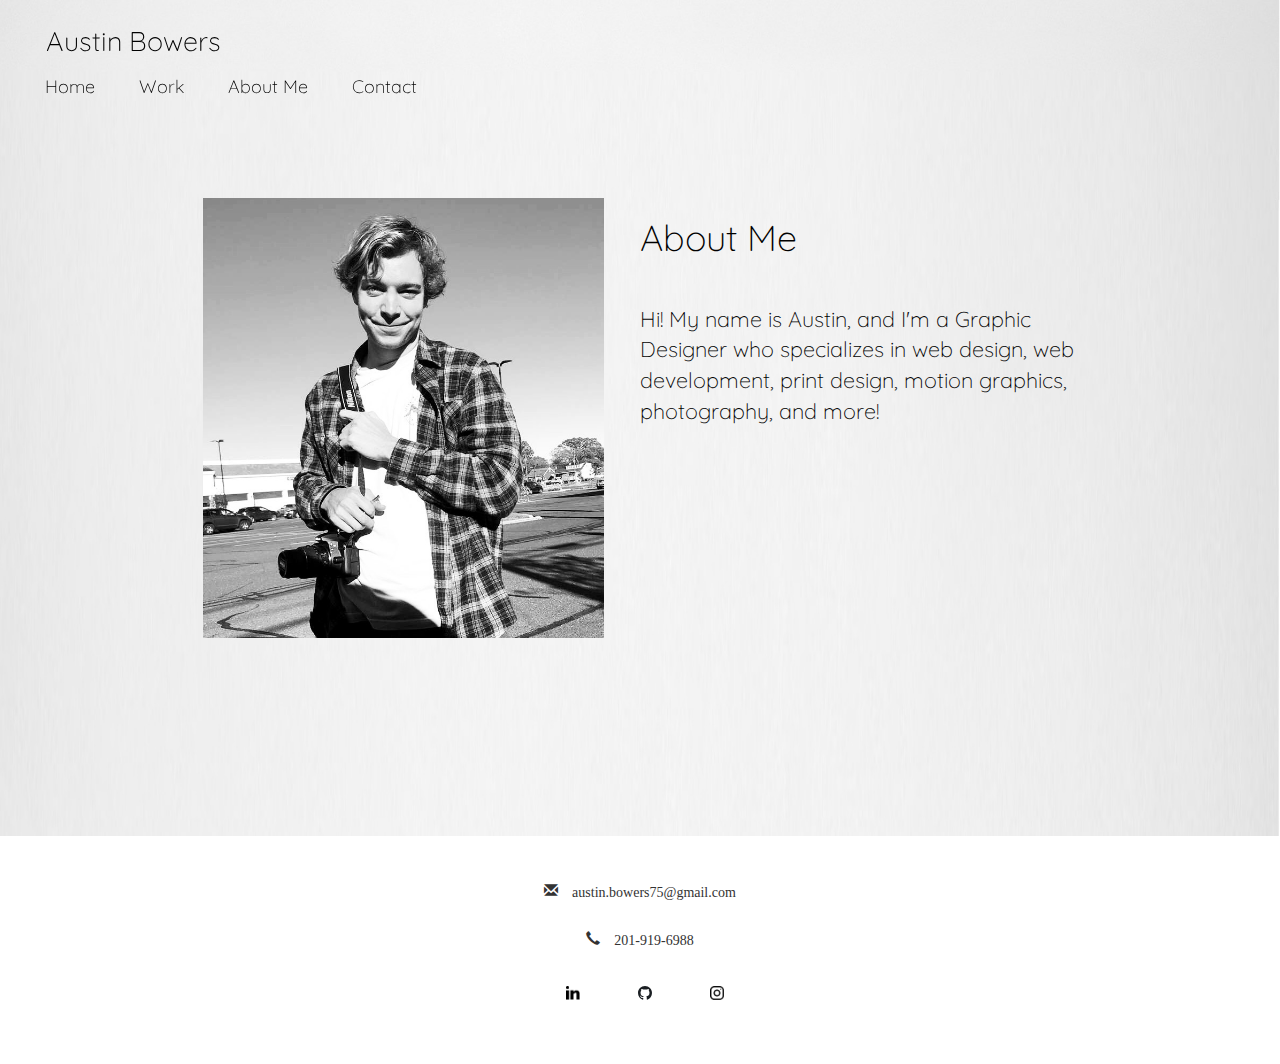
==== aboutme.html @ edaf4690 "Initial commit" ====
<!DOCTYPE html>
<html lang="en">
  <head>
    <meta charset="utf-8">
    <meta http-equiv="X-UA-Compatible" content="IE=edge">
    <meta name="viewport" content="width=device-width, initial-scale=1">
    <!-- The above 3 meta tags *must* come first in the head; any other head content must come *after* these tags -->
    <link rel="stylesheet" href="https://maxcdn.bootstrapcdn.com/bootstrap/3.3.7/css/bootstrap.min.css" integrity="sha384-BVYiiSIFeK1dGmJRAkycuHAHRg32OmUcww7on3RYdg4Va+PmSTsz/K68vbdEjh4u" crossorigin="anonymous">
    <link href="https://fonts.googleapis.com/css?family=Quicksand:300,500" rel="stylesheet"><meta name="description" content="">
    <meta name="author" content="">
    <link rel="icon" href="../../favicon.ico">

    <title>Austin Bowers | Portfolio Website</title>

    <!-- Bootstrap core CSS -->
    <link href="../../dist/css/bootstrap.min.css" rel="stylesheet">

    <!-- IE10 viewport hack for Surface/desktop Windows 8 bug -->
    <link href="../../assets/css/ie10-viewport-bug-workaround.css" rel="stylesheet">

    <!-- Custom styles for this template -->
    <link href="aboutme.css" rel="stylesheet">

    <!-- Just for debugging purposes. Don't actually copy these 2 lines! -->
    <!--[if lt IE 9]><script src="../../assets/js/ie8-responsive-file-warning.js"></script><![endif]-->
    <script src="../../assets/js/ie-emulation-modes-warning.js"></script>

    <!-- HTML5 shim and Respond.js for IE8 support of HTML5 elements and media queries -->
    <!--[if lt IE 9]>
      <script src="https://oss.maxcdn.com/html5shiv/3.7.3/html5shiv.min.js"></script>
      <script src="https://oss.maxcdn.com/respond/1.4.2/respond.min.js"></script>
    <![endif]-->
  </head>

  <body>

    <nav>
        <div class="nav" id="navmain">
            <script type="application/javascript">
            window.onscroll = function() {
              var prevScrollpos = window.pageYOffset;
              if (prevScrollpos <= 0) {
                document.getElementById("navmain").style.top = "0";
              } else {
                document.getElementById("navmain").style.top = "-120px";
             }
             prevScrollpos;
            }
            </script>
        <div class="navbar-header">
          <a class="navbar-brand" href="#">Austin Bowers</a>
        </div>
         <div id="navbar">
                <ul>
                  <li><a href="index.html">Home</a></li>
                  <li><a href="work.html">Work</a></li>
                  <li><a href="aboutme.html">About Me</a></li>
                  <li><a href="contact.html">Contact</a></li>
                </ul>
         </div><!--/.nav-collapse -->
         <div id="mySidenav" class="sidenav">
                <a href="javascript:void(0)" class="closebtn" onclick="closeNav()">&times;</a>
                <a href="index.html">Home</a>
                <a href="work.html">Work</a>
                <a id="onpage" href="aboutme.html">About Me</a>
                <a href="contact.html">Contact</a>
         </div>
              
              <!-- Use any element to open the sidenav -->
              <span onclick="openNav()"><img class="navbar-menu" src="images/menubar.png"></span>
              
              <script type="application/javascript">
                    /* Open the sidenav */
                    function openNav() {
                      document.getElementById("mySidenav").style.height = "100%";
                    }
                    
                    /* Close/hide the sidenav */
                    function closeNav() {
                      document.getElementById("mySidenav").style.height = "0";

                    }
              </script>
      </div>
    </nav>

    <div class="container" id="maincontent">
            <div class="row">
                <div class="col">
                    <img src="images/me.jpeg">
                </div>
                <div class="col">
                  <h1 style="font-weight: 300; color: black;">About Me</h1>
                  <p id="paragraph" style="font-weight: 200; color:black; font-size: 2.4vh;"> Hi! My name is Austin, and I'm a Graphic Designer who specializes in <span style="color: black;" >web design, web development, print design, motion graphics, photography, and more! </span></p>    
                    </div>
            </div>

    </div> <!--/.container -->
  </div>
  <div class="container" id="footer">
      <p id="email"><span class="glyphicon glyphicon-envelope"> austin.bowers75@gmail.com</p>
      <p id="phone"><span class="glyphicon glyphicon-earphone"></i> 201-919-6988</p>
      <ul>
          <li><a href="https://www.linkedin.com/in/austin-bowers-732a99116/"><img src="images/linkdinpng.png"></a></li>
          <li><a href="https://github.com/austinbowers"><img src="images/github.svg"></a></li>
          <li><a href="https://www.instagram.com/bluecloudgraphics/"><img src="images/insta.png"></a></li>
      </ul>
  </div>


    <!-- Bootstrap core JavaScript
    ================================================== -->
    <!-- Placed at the end of the document so the pages load faster -->
    <script src="https://ajax.googleapis.com/ajax/libs/jquery/1.12.4/jquery.min.js"></script>
    <script>window.jQuery || document.write('<script src="../../assets/js/vendor/jquery.min.js"><\/script>')</script>
    <script src="../../dist/js/bootstrap.min.js"></script>
    <!-- IE10 viewport hack for Surface/desktop Windows 8 bug -->
    <script src="../../assets/js/ie10-viewport-bug-workaround.js"></script>
  </body>
</html>
---- aboutme.css ----
html {
  scroll-behavior: smooth;
}


body {
  padding-top: 0px;
  margin: 0;
  border: 0;
  outline: 0;
  font-family: 'Quicksand' , sans-serif;
  background: url(images/background-long.jpg);
  background-size: cover;
}

#navmain {
  top: 0;
  transition: top 0.5s;
}

#paragraphTwo {
  display: none;
}

#clickMe {
  font-weight: 200;
  display: inline-block;
  text-decoration: none;
  color: rgb(221, 221, 221);
  font-size: 2vh;
  background: rgb(26, 26, 26);
  padding: 0.5em 2em;
  border-radius: 40px;
  margin: 1em 0;
  transition: 0.3s;
}


#viewmore {
  display: block;
  font-size: 3vh;
  margin-left:auto;
  margin-right:auto;
  text-align:center;
  padding-bottom: 0;
  padding: 2vh;
}

#viewless {
  display: none;
  font-size: 3vh;
  margin-left:auto;
  margin-right:auto;
  text-align:center;
  padding-bottom: 0;
  padding: 2vh;
}


.sidenav {
    display: none;
}

 #maincontent {
   position: static;
  color: black;
   padding: 16vh 4vh;
   width: 80%;
 }
.row {
  color: black;
  padding: 2vh;
}

 .col h1 {
  padding: 4vh;
  color: black;
  }

  .col p {
    color: black;
    }

 .col img{
   float: left;
  width: 50%;
  padding: 4vh;
 }

 .nav {
  font-weight: 100;
  background: rgba(255, 255, 255, 0);
  position: fixed;
  width: 100%;
  padding-top: 1vh;
  padding-bottom: 3.5vh;

}

.navbar-header {
  padding-top: .8vh;
  padding-left: 3.4vh;
  padding-bottom: 2.8vh;
}


.navbar-header a{

  display: inline;
  text-decoration: none;
  font-size: 3vh;
  font-weight: 100;
  color: rgb(0, 0, 0);

}

.navbar-menu {
display: none;
}





#navbar {
  position: absolute;
  text-align: left;
  padding-top: 7.2vh;
  padding-bottom: 1.4vh;
  padding-left: .5vh;
}

#navbar ul {
  display: inline;
}

#navbar ul li{
  display: inline;
  padding-right: 40px;



}

#navbar ul li a{
  text-decoration: none;
  color: rgb(0, 0, 0);
  font-size: 2vh;
  font-weight: 100;
  text-align: left;
  margin: 0;
  transition: 0.3s;

}



#navbar ul li a:hover {
  color: aquamarine;
  font-weight: 100;

}


.starter-template {
  font-weight: 100;
  padding: 20vh 15px;
  text-align: center;
  color: white;

}
.starter-template p {
  float: right;
  width: 50%;
}

.starter-template h1 {
  text-align: center;
  font-size: 6vh;

}

.starter-template img {
  float: left;
  width: 50%;
  font-size: 6vh;

}


.action-btn {
  display: inline-block;
  text-decoration: none;
  color: rgb(53, 53, 53);
  font-weight:500;
  font-size: 2vh;
  background: rgb(255, 255, 255);
  padding: 0.5em 2em;
  border-radius: 40px;
  margin: 1em 0;
  transition: 0.3s;

}

.action-btn:hover {
  background: rgba(0, 0, 0, 0.562);
  color: white;

}

#footer {
  position: static;
  width: 100%;
  background: white;
  padding-bottom: 3vh;
  text-align:center;
}

#footer ul {
  padding-top: 0vh;
  padding-left: 1vh;
}

#footer ul li{
  padding: 1vh;
  display: inline-block;

}

#footer #email {
  padding-top: 5vh;
}

#footer p {
  padding: 1vh;
  display: block;

}

#footer ul li a img{
  text-decoration: none;
  color: black;
  width: 50px;
  text-align:center;
  padding: 2vh;
  padding-top: 1vh;
}



#footer ul li a:hover {
  font-weight: 100;
}


@media (max-width: 780px) {

#navbar {
  display: none;
}
/* The side navigation menu */
.sidenav {
    display: inline;
    height: 0; /* 100% Full-height */
    width: 100%; /* 0 width - change this with JavaScript */
    position: fixed; /* Stay in place */
    z-index: 1; /* Stay on top */
    top: 0; /* Stay at the top */
    left: 0;
    color: white;
    background-color: black; /* Black*/
    overflow: hidden; /* Disable horizontal scroll */
    padding-top: 0px; /* Place content 60px from the top */
    transition: 0.5s; /* 0.5 second transition effect to slide in the sidenav */
  }
  
  /* The navigation menu links */
  .sidenav a {
    padding: 8px 8px 8px 32px;
    padding-top: 10vh;
    text-decoration: none;
    text-align: center;
    font-size: 25px;
    color: white;
    display: block;
    transition: 0.3s;
  }
  
  /* When you mouse over the navigation links, change their color */
  .sidenav a:hover {
    color: aqua;
  }
  
  /* Position and style the close button (top right corner) */
  .sidenav .closebtn {
    position: absolute;
    float: right;
    top: -40px;
    right: 50px;
    font-size: 36px;
    margin-left: 50px;
  }
  
  #onpage {
    color: aquamarine;
  }

.navbar-menu {
  display: inline;
  float: right;
  width: 8.5vh;
  padding-top: 1.5vh;
  padding-bottom: 0vh;
  padding-right: 4vh;
}




.navbar-header {
  display: none;
}




#footer {
  background: white;
  padding-bottom: 3vh;
  text-align: center;
  padding-top: 2vh;

}

#footer ul li a img{
  padding: 15px;
}


.background-img {
  position: static;
  background-color: black;
  height: 110vh;
}

.starter-template h1 {
  float: left;

}

.starter-template img {
  float: none;
  width: 100%;
  font-size: 6vh;
  padding-bottom: 0;

}

.starter-template {
  
  font-weight: 100;
  padding-top: 0vh;
  text-align: center;
  color: white;

}

#maincontent {
  padding-top: 10vh;
  width: 100%;
}

#viewmore {
  padding: 2vh;
}


.starter-template p{
  height: 200px;
}

}
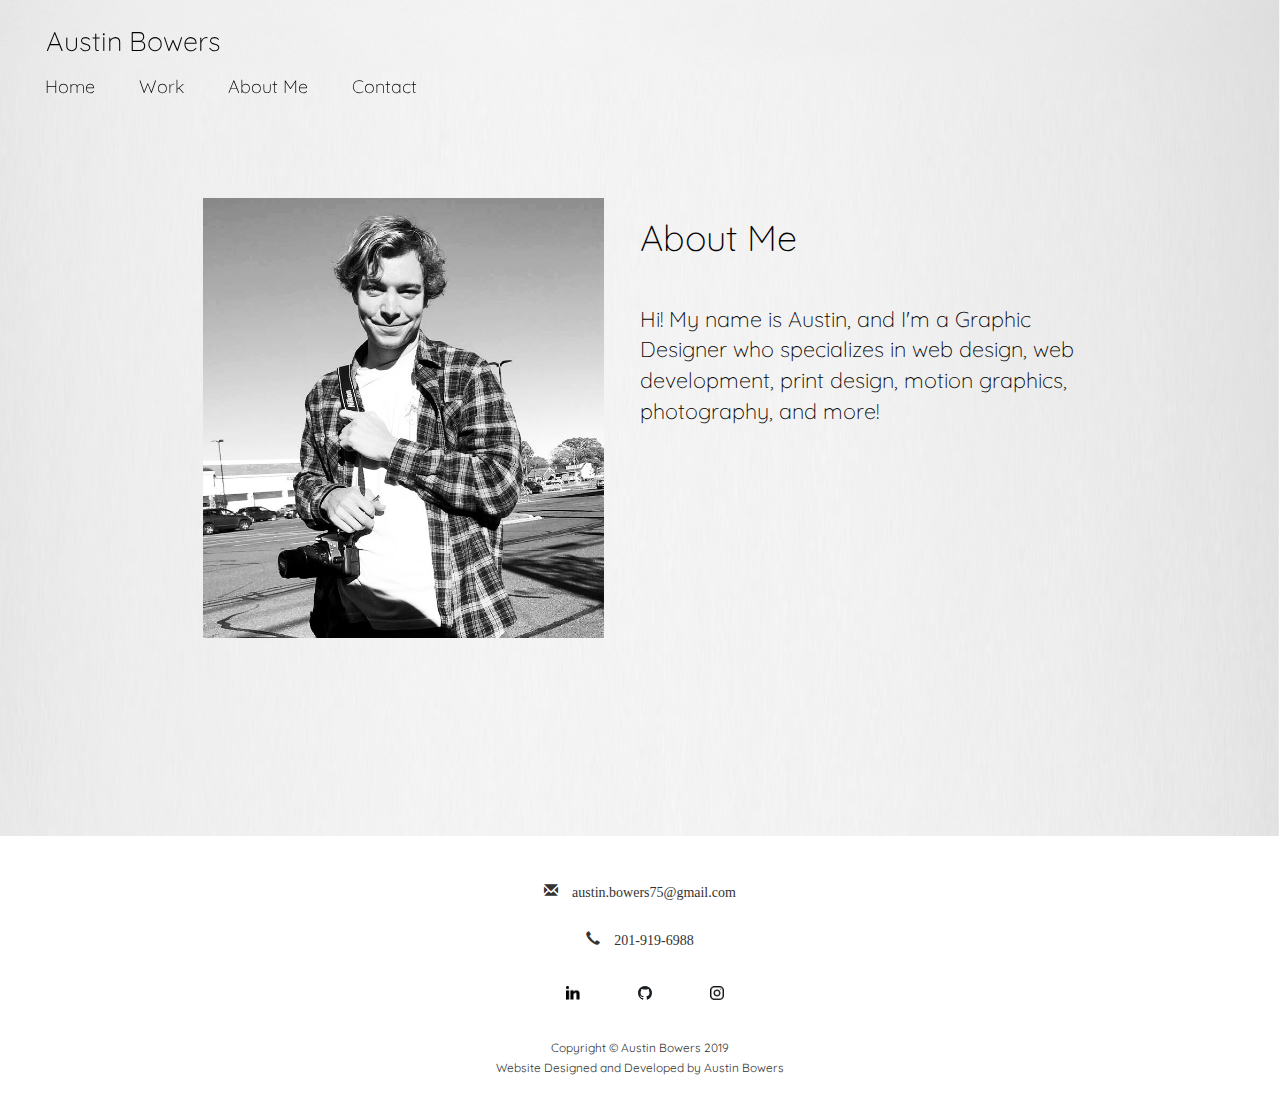
==== commit c72bd6f1: "Initial commit" ====
--- a/aboutme.html
+++ b/aboutme.html
@@ -8,7 +8,7 @@
     <link rel="stylesheet" href="https://maxcdn.bootstrapcdn.com/bootstrap/3.3.7/css/bootstrap.min.css" integrity="sha384-BVYiiSIFeK1dGmJRAkycuHAHRg32OmUcww7on3RYdg4Va+PmSTsz/K68vbdEjh4u" crossorigin="anonymous">
     <link href="https://fonts.googleapis.com/css?family=Quicksand:300,500" rel="stylesheet"><meta name="description" content="">
     <meta name="author" content="">
-    <link rel="icon" href="../../favicon.ico">
+    <link rel="shortcut icon" type="image/x-icon" href="images/MY_LOGO.png" />
 
     <title>Austin Bowers | Portfolio Website</title>
 
@@ -105,6 +105,10 @@
           <li><a href="https://github.com/austinbowers"><img src="images/github.svg"></a></li>
           <li><a href="https://www.instagram.com/bluecloudgraphics/"><img src="images/insta.png"></a></li>
       </ul>
+      <p style="position: fixed; bottom: 0; width: 100%; margin-bottom: 5px;">
+        <small><center>Copyright © Austin Bowers 2019</center></small>
+        <p style="position: fixed; bottom: 0; width: 100%; margin-bottom: 5px;">
+          <small><center>Website Designed and Developed by Austin Bowers</center></small>
   </div>
 
 
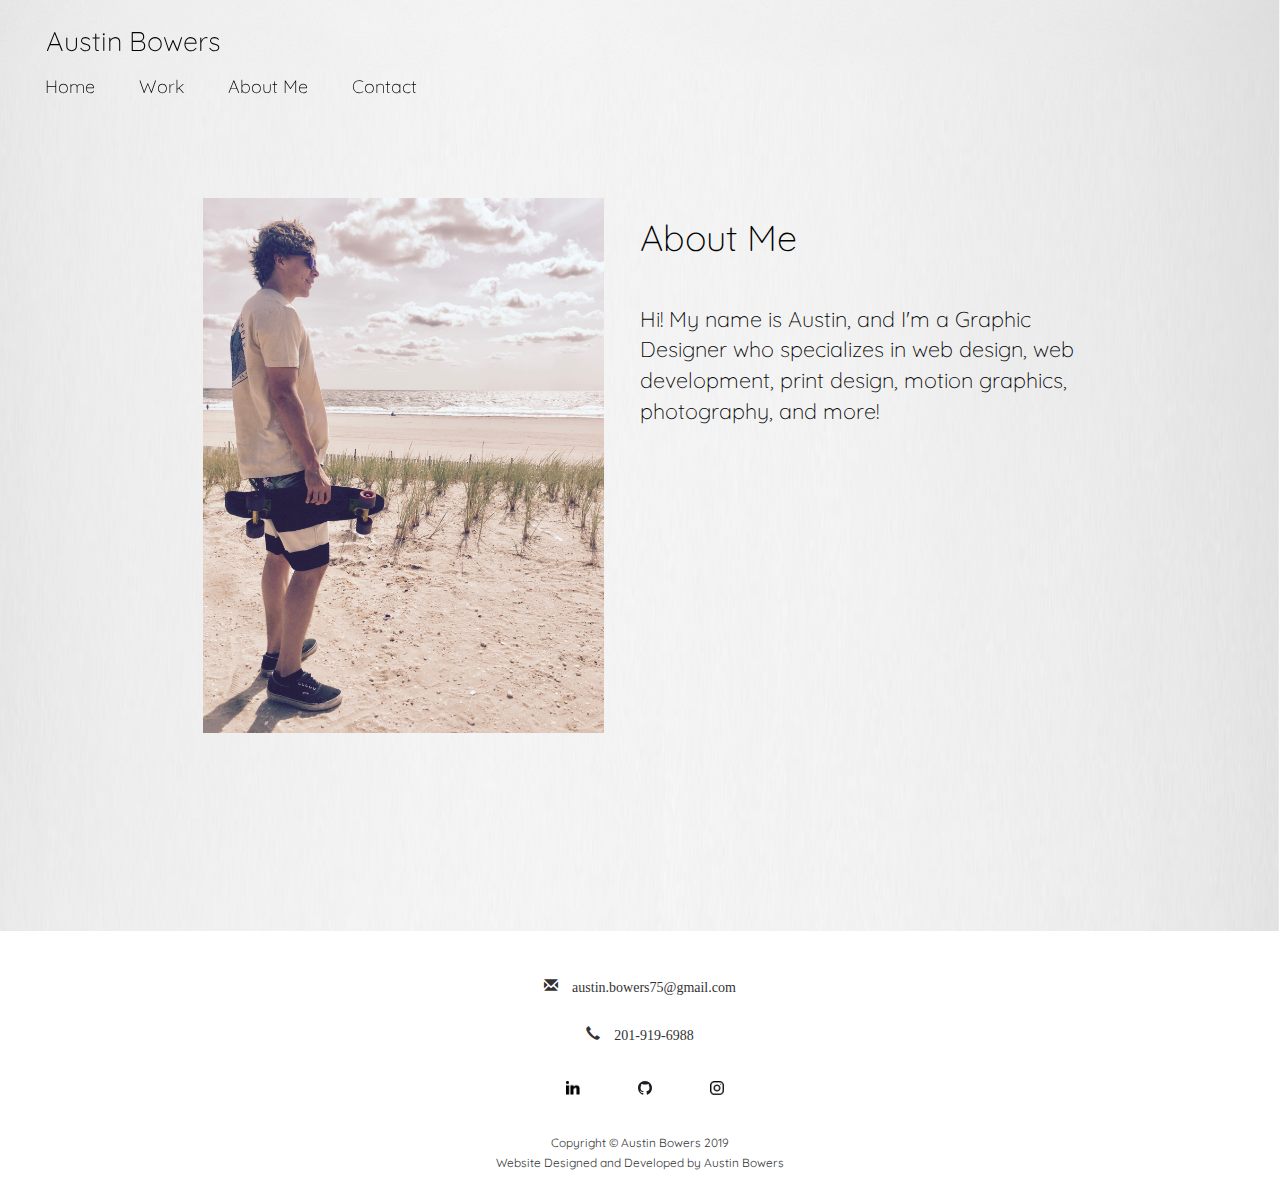
==== commit 3edb0bed: "Initial commit" ====
--- a/aboutme.html
+++ b/aboutme.html
@@ -87,7 +87,7 @@
     <div class="container" id="maincontent">
             <div class="row">
                 <div class="col">
-                    <img src="images/me.jpeg">
+                    <img src="images/IMG_1605.jpeg">
                 </div>
                 <div class="col">
                   <h1 style="font-weight: 300; color: black;">About Me</h1>
--- a/aboutme.css
+++ b/aboutme.css
@@ -368,9 +368,25 @@
 }
 
 #maincontent {
-  padding-top: 10vh;
+  padding-top: 5vh;
   width: 100%;
 }
+
+#maincontent img{
+
+  width: 100%;
+}
+
+#maincontent h1{
+
+  text-align: center;
+}
+
+#maincontent p{
+
+  text-align: center;
+}
+
 
 #viewmore {
   padding: 2vh;
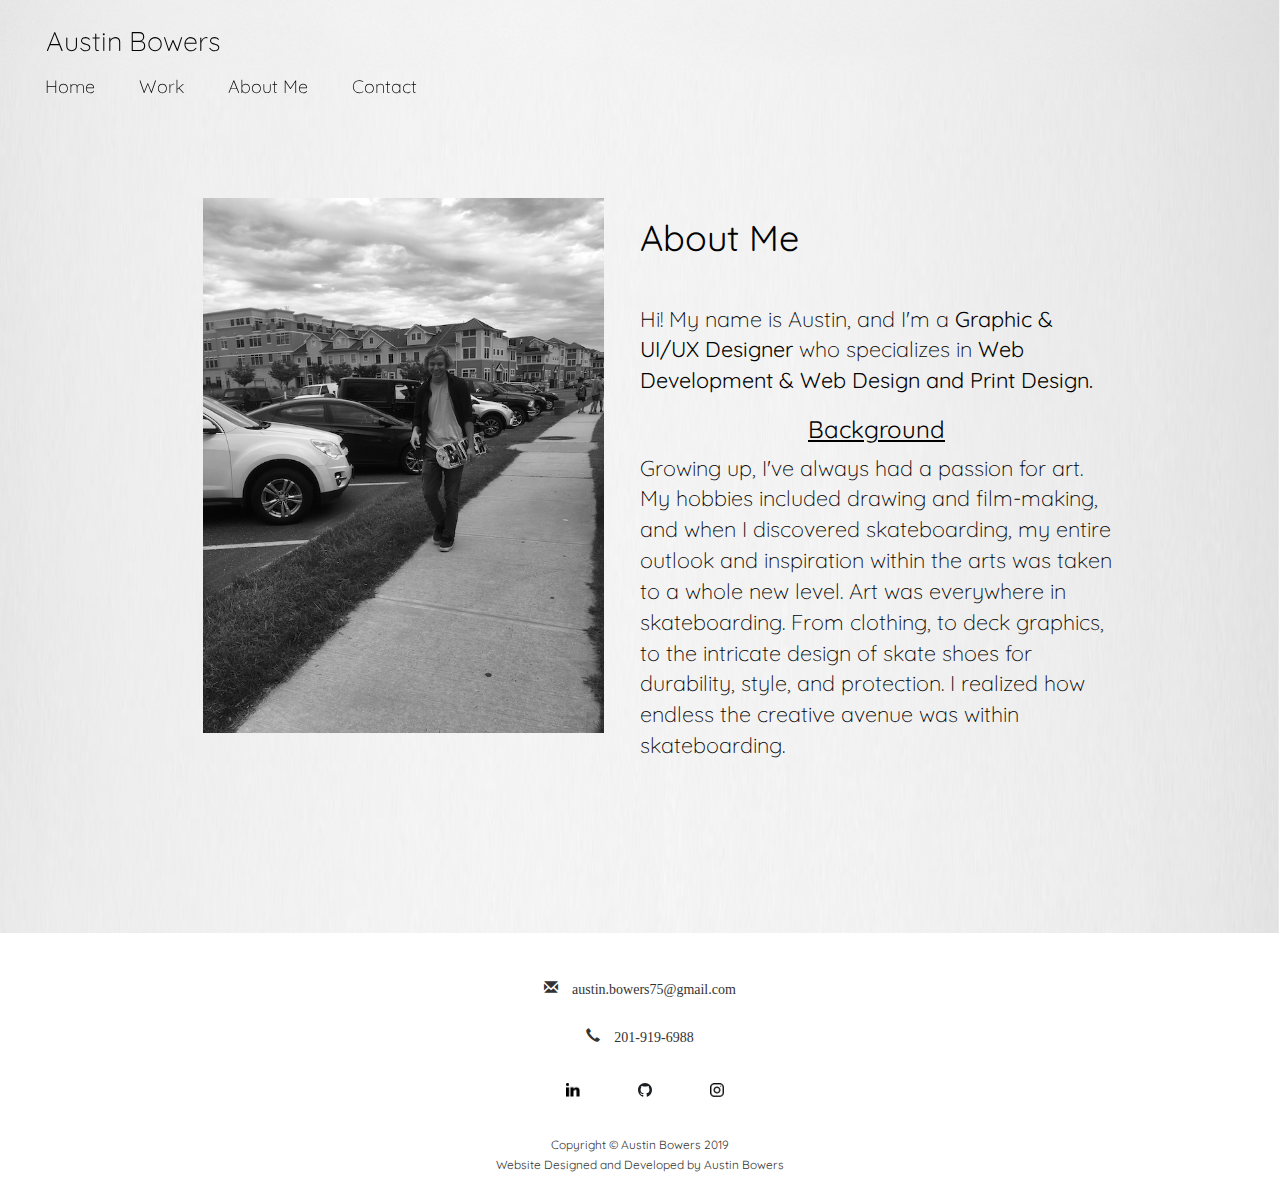
==== commit 1e7b28f3: "Initial commit" ====
--- a/aboutme.html
+++ b/aboutme.html
@@ -87,11 +87,13 @@
     <div class="container" id="maincontent">
             <div class="row">
                 <div class="col">
-                    <img src="images/IMG_1605.jpeg">
+                    <img src="images/IMG_0511.jpg">
                 </div>
                 <div class="col">
-                  <h1 style="font-weight: 300; color: black;">About Me</h1>
-                  <p id="paragraph" style="font-weight: 200; color:black; font-size: 2.4vh;"> Hi! My name is Austin, and I'm a Graphic Designer who specializes in <span style="color: black;" >web design, web development, print design, motion graphics, photography, and more! </span></p>    
+                  <h1 style="font-weight: 400; color: black;">About Me</h1>
+                  <p id="paragraph" style="font-weight: 200; color:black; font-size: 2.4vh;"> Hi! My name is Austin, and I'm a <span style="color: black; font-weight: 400;" >Graphic & UI/UX Designer</span> who specializes in <span style="color: black; font-weight: 400;" >Web Development & Web Design and Print Design.</span></p>   
+                  <h3 style="font-weight: 400; color: black; text-align: center; text-decoration: underline;">Background</h1>
+                  <p id="paragraph" style="font-weight: 200; color:black; font-size: 2.4vh;">Growing up, I've always had a passion for art. My hobbies included drawing and film-making, and when I discovered skateboarding, my entire outlook and inspiration within the arts was taken to a whole new level. Art was everywhere in skateboarding. From clothing, to deck graphics, to the intricate design of skate shoes for durability, style, and protection. I realized how endless the creative avenue was within skateboarding.</p>
                     </div>
             </div>
 
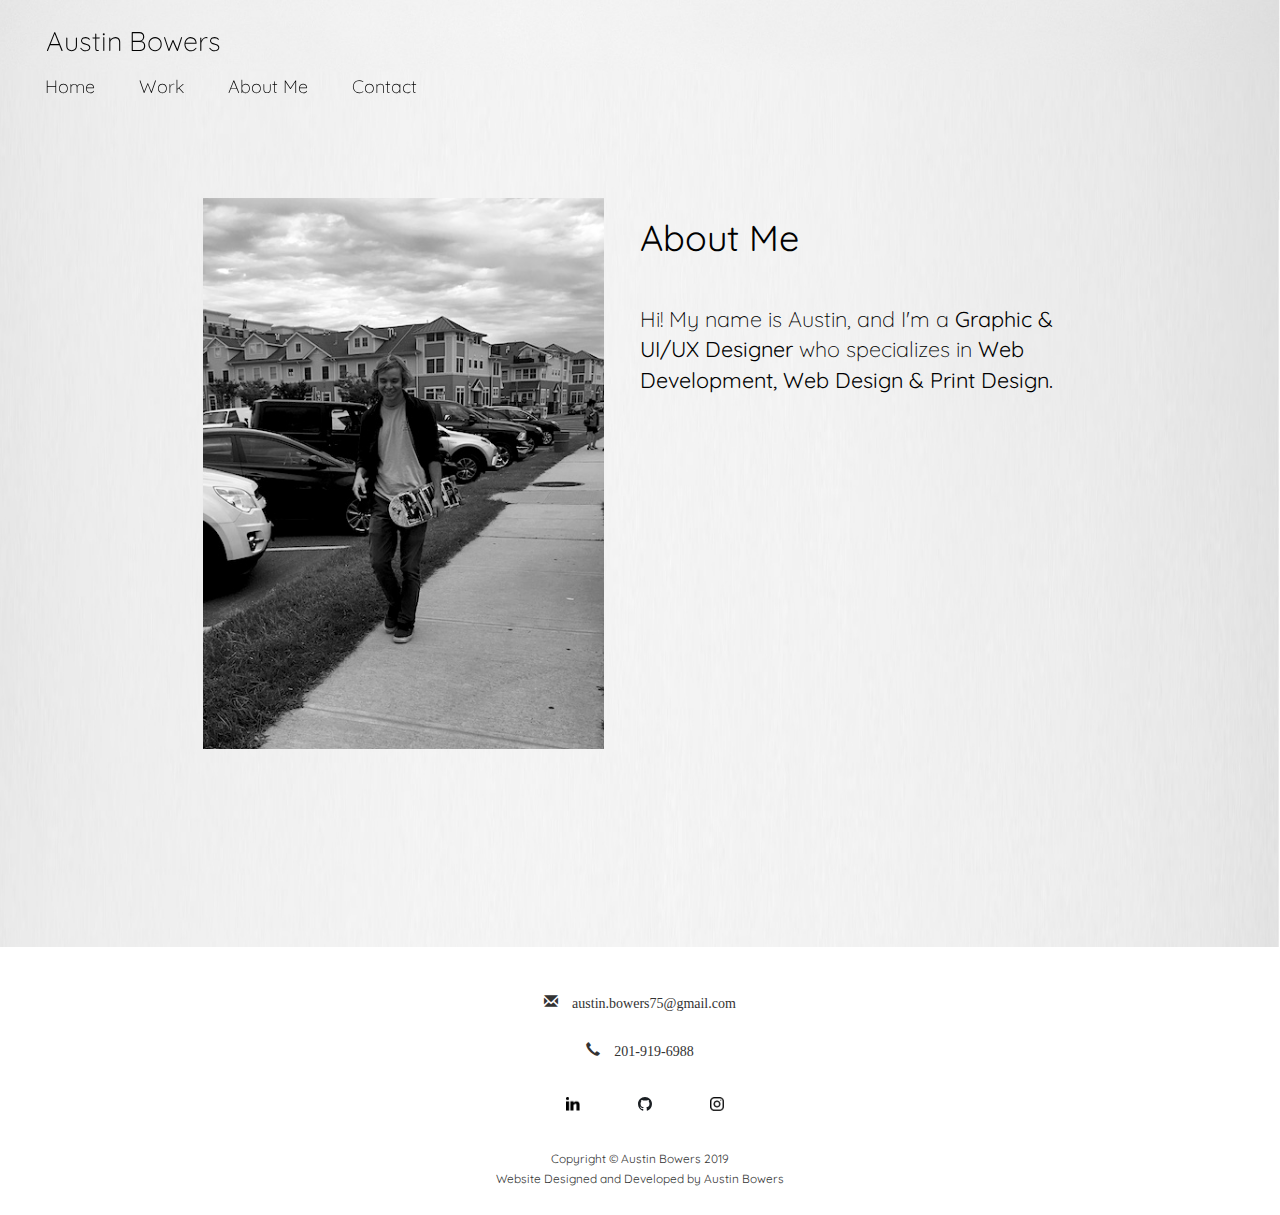
==== commit 38d16f31: "Initial commit" ====
--- a/aboutme.html
+++ b/aboutme.html
@@ -91,10 +91,8 @@
                 </div>
                 <div class="col">
                   <h1 style="font-weight: 400; color: black;">About Me</h1>
-                  <p id="paragraph" style="font-weight: 200; color:black; font-size: 2.4vh;"> Hi! My name is Austin, and I'm a <span style="color: black; font-weight: 400;" >Graphic & UI/UX Designer</span> who specializes in <span style="color: black; font-weight: 400;" >Web Development & Web Design and Print Design.</span></p>   
-                  <h3 style="font-weight: 400; color: black; text-align: center; text-decoration: underline;">Background</h1>
-                  <p id="paragraph" style="font-weight: 200; color:black; font-size: 2.4vh;">Growing up, I've always had a passion for art. My hobbies included drawing and film-making, and when I discovered skateboarding, my entire outlook and inspiration within the arts was taken to a whole new level. Art was everywhere in skateboarding. From clothing, to deck graphics, to the intricate design of skate shoes for durability, style, and protection. I realized how endless the creative avenue was within skateboarding.</p>
-                    </div>
+                  <p id="paragraph" style="font-weight: 200; color:black; font-size: 2.4vh;"> Hi! My name is Austin, and I'm a <span style="color: black; font-weight: 400;" >Graphic & UI/UX Designer</span> who specializes in <span style="color: black; font-weight: 400;" >Web Development, Web Design & Print Design.</span></p>   
+
             </div>
 
     </div> <!--/.container -->
--- a/aboutme.css
+++ b/aboutme.css
@@ -373,7 +373,7 @@
 }
 
 #maincontent img{
-
+  align-content: center;
   width: 100%;
 }
 
@@ -383,7 +383,7 @@
 }
 
 #maincontent p{
-
+  padding: 20px;
   text-align: center;
 }
 
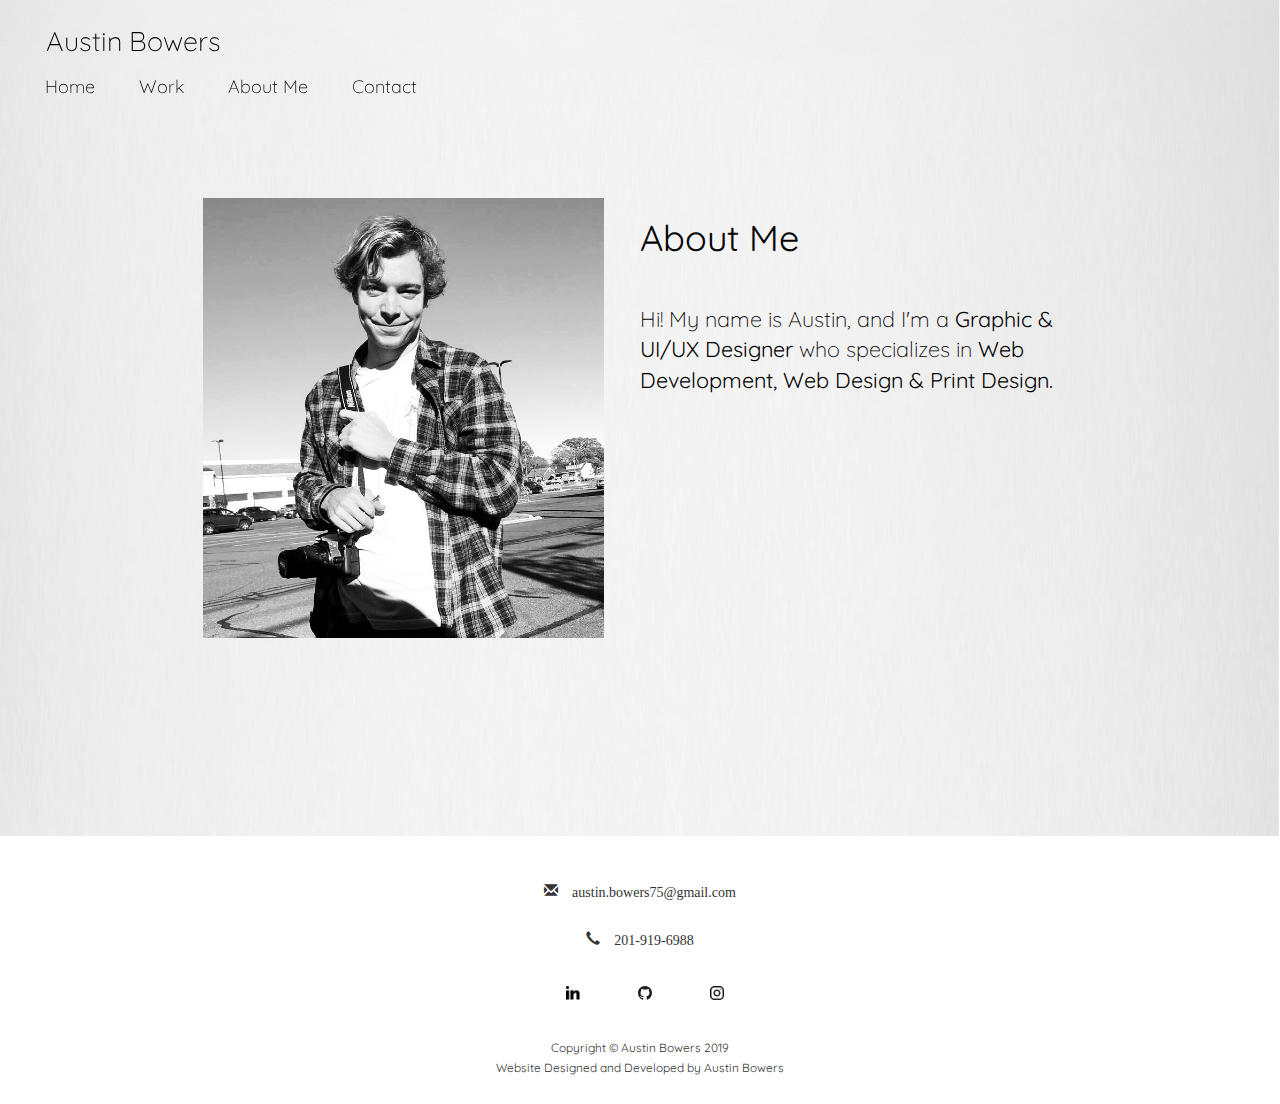
==== commit a6dd5c78: "Initial commit" ====
--- a/aboutme.html
+++ b/aboutme.html
@@ -87,7 +87,7 @@
     <div class="container" id="maincontent">
             <div class="row">
                 <div class="col">
-                    <img src="images/IMG_0511.jpg">
+                    <img src="images/me.jpeg">
                 </div>
                 <div class="col">
                   <h1 style="font-weight: 400; color: black;">About Me</h1>
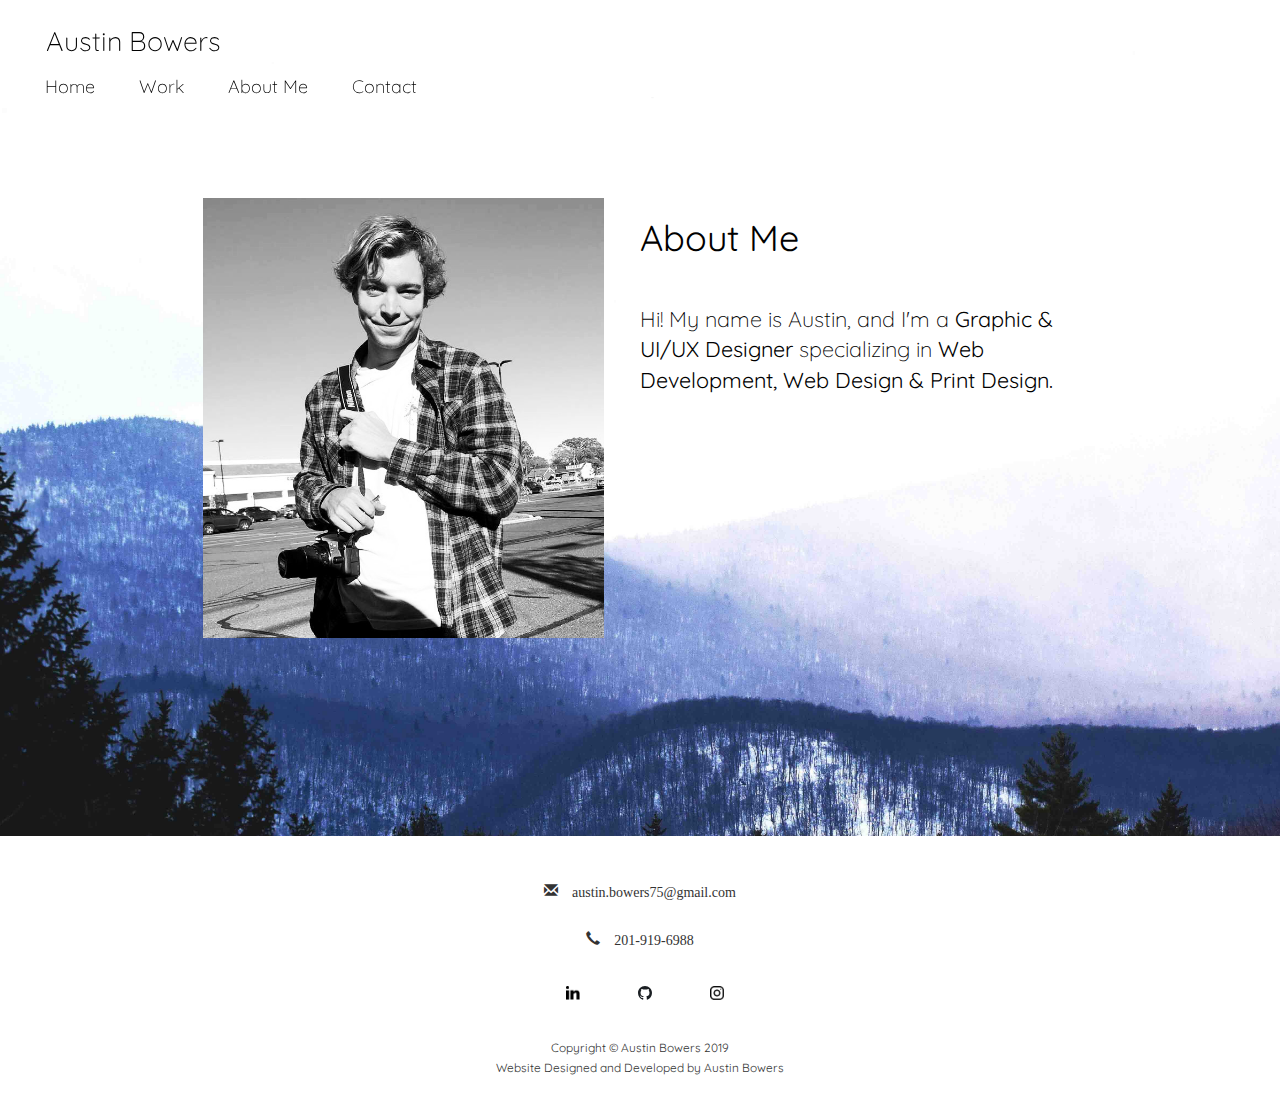
==== commit 7c8aab6c: "Initial commit" ====
--- a/aboutme.html
+++ b/aboutme.html
@@ -91,8 +91,9 @@
                 </div>
                 <div class="col">
                   <h1 style="font-weight: 400; color: black;">About Me</h1>
-                  <p id="paragraph" style="font-weight: 200; color:black; font-size: 2.4vh;"> Hi! My name is Austin, and I'm a <span style="color: black; font-weight: 400;" >Graphic & UI/UX Designer</span> who specializes in <span style="color: black; font-weight: 400;" >Web Development, Web Design & Print Design.</span></p>   
-
+                  <p id="paragraph" style="font-weight: 200; color:black; font-size: 2.4vh;"> Hi! My name is Austin, and I'm a <span style="color: black; font-weight: 400;" >Graphic & UI/UX Designer</span> specializing in <span style="color: black; font-weight: 400;" >Web Development, Web Design & Print Design.</span></p>   
+                  <p id="paragraph" style="font-weight: 200; color:black; font-size: 2.4vh;"> </p>   
+                  
             </div>
 
     </div> <!--/.container -->
--- a/aboutme.css
+++ b/aboutme.css
@@ -11,7 +11,7 @@
   border: 0;
   outline: 0;
   font-family: 'Quicksand' , sans-serif;
-  background: url(images/background-long.jpg);
+  background: url(images/Vermont2.jpg);
   background-size: cover;
 }
 
@@ -347,6 +347,7 @@
 
 .starter-template h1 {
   float: left;
+  
 
 }
 
@@ -370,6 +371,7 @@
 #maincontent {
   padding-top: 5vh;
   width: 100%;
+
 }
 
 #maincontent img{
@@ -396,6 +398,15 @@
 .starter-template p{
   height: 200px;
 }
-
-}
-
+body {
+  padding-top: 0px;
+  margin: 0;
+  border: 0;
+  outline: 0;
+  font-family: 'Quicksand' , sans-serif;
+  background: url(images/Vermont2-long.jpg);
+  background-size: cover;
+}
+
+}
+
